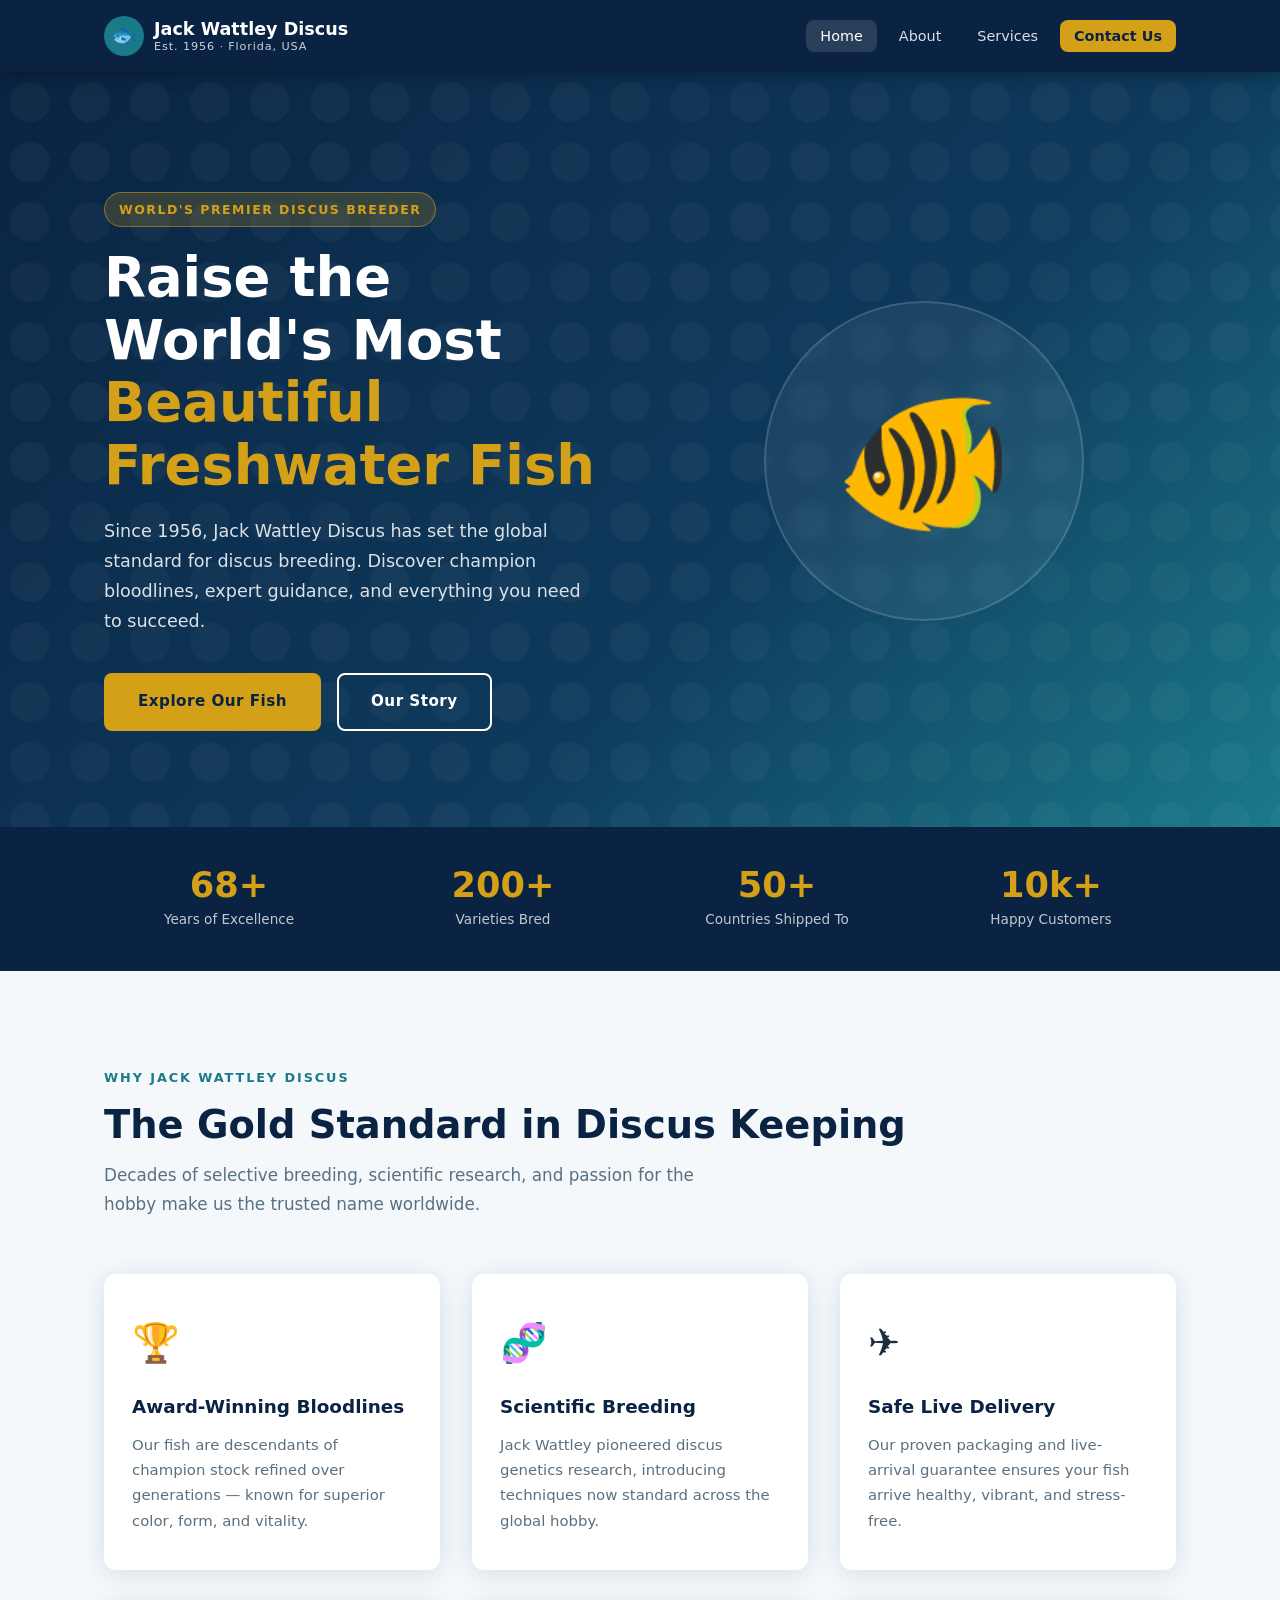
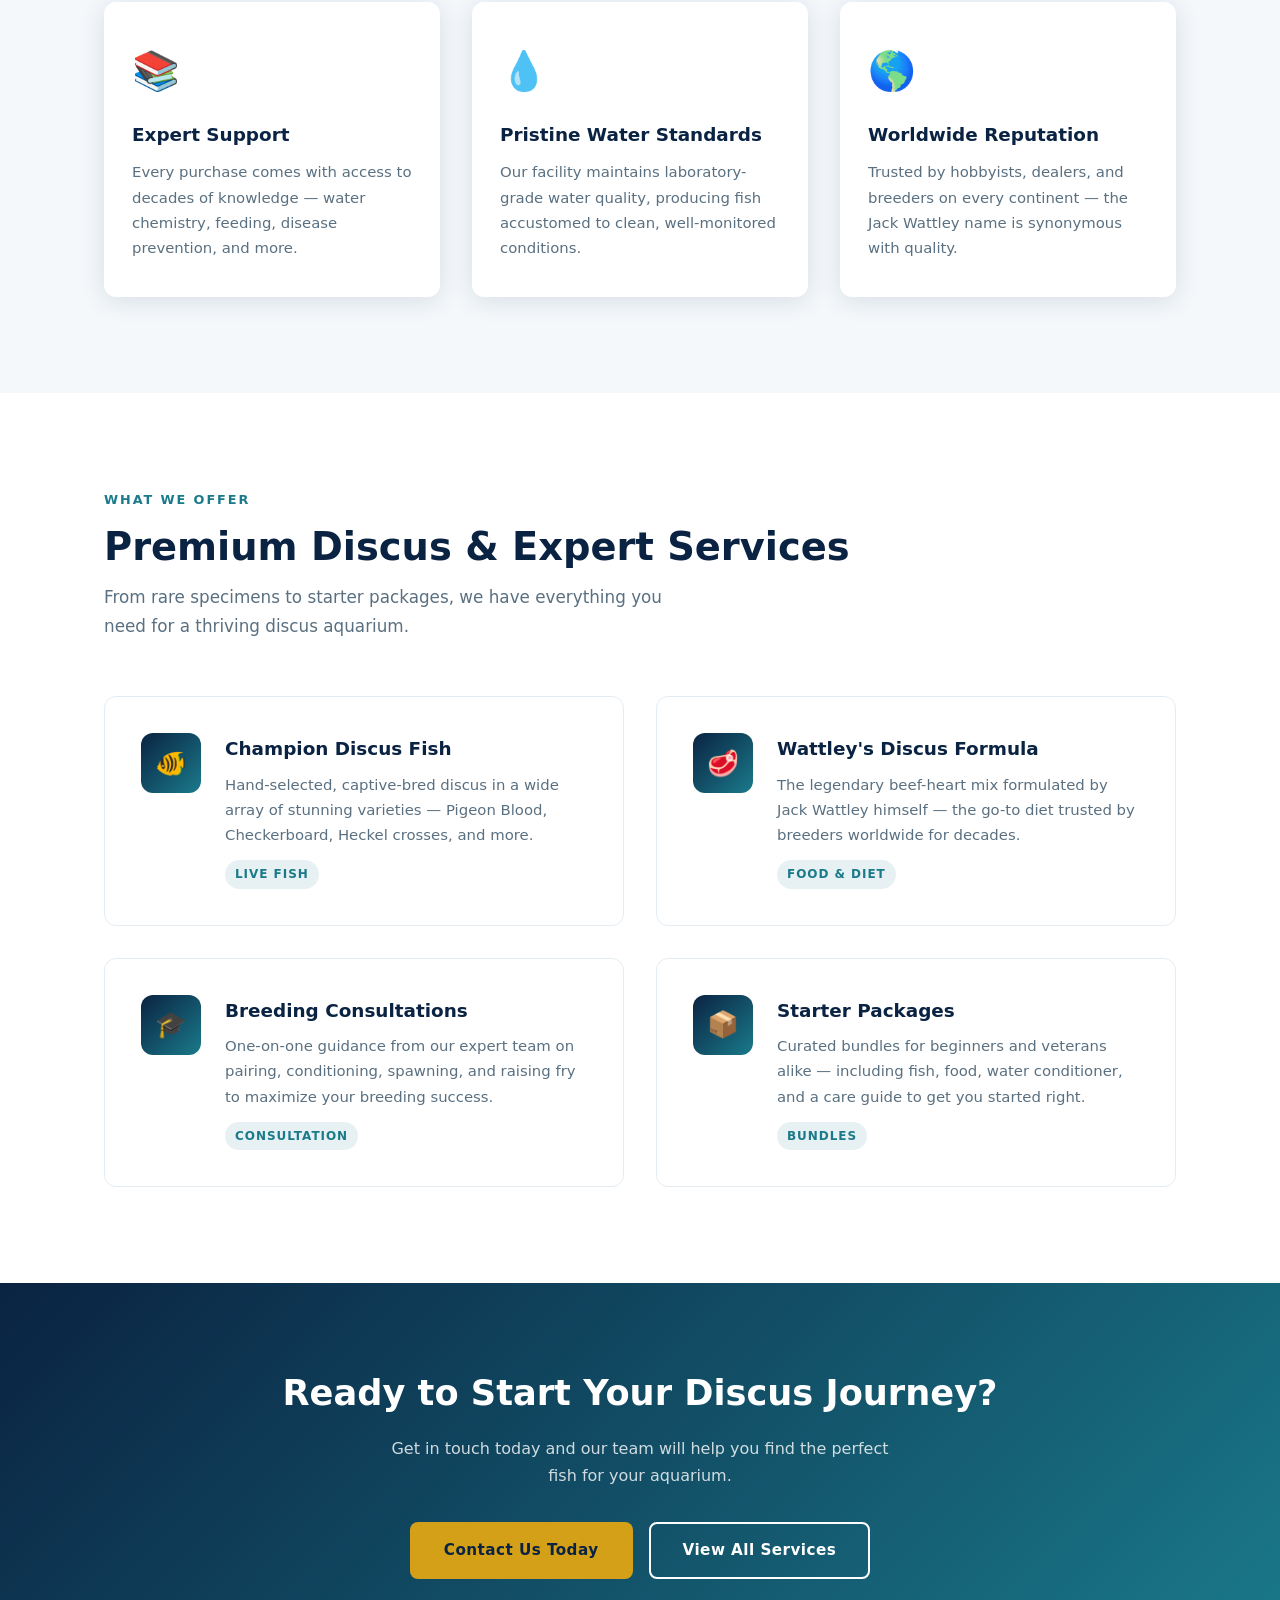
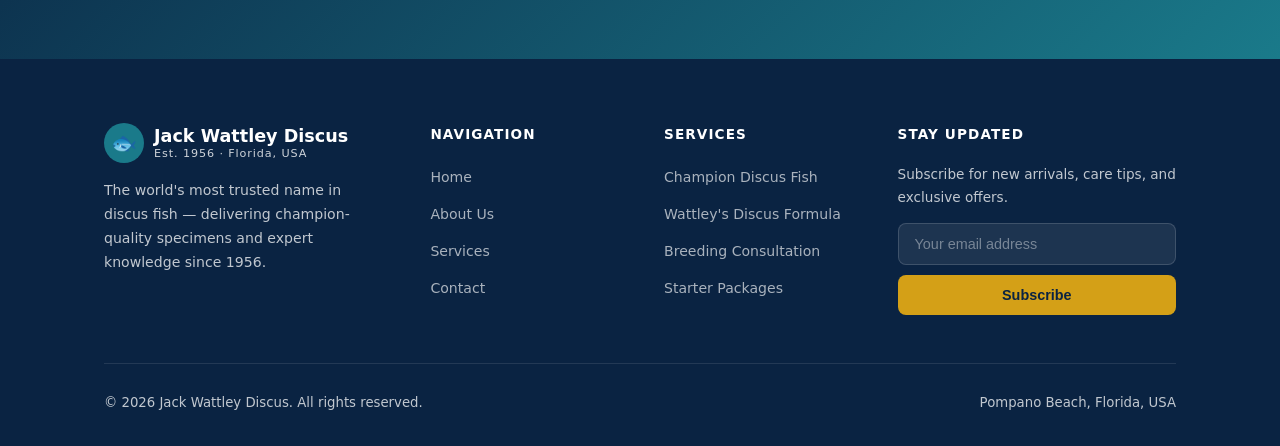
==== index.html @ 2ffeb5a5 "Add Jack Wattley Discus business website Four-page HTML/CSS/JS site: Home, About, Services, and Cont" ====
<!DOCTYPE html>
<html lang="en">
<head>
  <meta charset="UTF-8" />
  <meta name="viewport" content="width=device-width, initial-scale=1.0" />
  <title>Jack Wattley Discus | World-Class Discus Fish</title>
  <meta name="description" content="Jack Wattley Discus — the world's premier source for champion-quality discus fish, expert care guidance, and premium aquatic supplies since 1956." />
  <link rel="stylesheet" href="css/styles.css" />
</head>
<body>

  <!-- Navigation -->
  <header>
    <nav class="container">
      <a href="index.html" class="logo" aria-label="Jack Wattley Discus Home">
        <div class="logo-icon">🐟</div>
        <div class="logo-text">
          Jack Wattley Discus
          <span>Est. 1956 · Florida, USA</span>
        </div>
      </a>
      <ul class="nav-links" role="list">
        <li><a href="index.html">Home</a></li>
        <li><a href="about.html">About</a></li>
        <li><a href="services.html">Services</a></li>
        <li><a href="contact.html" class="nav-cta">Contact Us</a></li>
      </ul>
      <button class="hamburger" aria-label="Toggle menu" aria-expanded="false">
        <span></span><span></span><span></span>
      </button>
    </nav>
  </header>

  <!-- Hero -->
  <section class="hero">
    <div class="container hero-inner">
      <div class="hero-content">
        <div class="hero-badge">World's Premier Discus Breeder</div>
        <h1>Raise the World's Most <em>Beautiful Freshwater Fish</em></h1>
        <p>Since 1956, Jack Wattley Discus has set the global standard for discus breeding. Discover champion bloodlines, expert guidance, and everything you need to succeed.</p>
        <div class="hero-actions">
          <a href="services.html" class="btn btn-primary">Explore Our Fish</a>
          <a href="about.html" class="btn btn-outline">Our Story</a>
        </div>
      </div>
      <div class="hero-visual">
        <div class="fish-graphic">🐠</div>
      </div>
    </div>
  </section>

  <!-- Stats -->
  <div class="stats-bar">
    <div class="container stats-grid">
      <div>
        <div class="stat-num">68+</div>
        <div class="stat-label">Years of Excellence</div>
      </div>
      <div>
        <div class="stat-num">200+</div>
        <div class="stat-label">Varieties Bred</div>
      </div>
      <div>
        <div class="stat-num">50+</div>
        <div class="stat-label">Countries Shipped To</div>
      </div>
      <div>
        <div class="stat-num">10k+</div>
        <div class="stat-label">Happy Customers</div>
      </div>
    </div>
  </div>

  <!-- Why Choose Us -->
  <section class="features">
    <div class="container">
      <div class="section-label">Why Jack Wattley Discus</div>
      <h2 class="section-title">The Gold Standard in Discus Keeping</h2>
      <p class="section-subtitle">Decades of selective breeding, scientific research, and passion for the hobby make us the trusted name worldwide.</p>
      <div class="features-grid">
        <div class="feature-card">
          <div class="feature-icon">🏆</div>
          <h3>Award-Winning Bloodlines</h3>
          <p>Our fish are descendants of champion stock refined over generations — known for superior color, form, and vitality.</p>
        </div>
        <div class="feature-card">
          <div class="feature-icon">🧬</div>
          <h3>Scientific Breeding</h3>
          <p>Jack Wattley pioneered discus genetics research, introducing techniques now standard across the global hobby.</p>
        </div>
        <div class="feature-card">
          <div class="feature-icon">✈️</div>
          <h3>Safe Live Delivery</h3>
          <p>Our proven packaging and live-arrival guarantee ensures your fish arrive healthy, vibrant, and stress-free.</p>
        </div>
        <div class="feature-card">
          <div class="feature-icon">📚</div>
          <h3>Expert Support</h3>
          <p>Every purchase comes with access to decades of knowledge — water chemistry, feeding, disease prevention, and more.</p>
        </div>
        <div class="feature-card">
          <div class="feature-icon">💧</div>
          <h3>Pristine Water Standards</h3>
          <p>Our facility maintains laboratory-grade water quality, producing fish accustomed to clean, well-monitored conditions.</p>
        </div>
        <div class="feature-card">
          <div class="feature-icon">🌎</div>
          <h3>Worldwide Reputation</h3>
          <p>Trusted by hobbyists, dealers, and breeders on every continent — the Jack Wattley name is synonymous with quality.</p>
        </div>
      </div>
    </div>
  </section>

  <!-- Featured Services -->
  <section>
    <div class="container">
      <div class="section-label">What We Offer</div>
      <h2 class="section-title">Premium Discus & Expert Services</h2>
      <p class="section-subtitle">From rare specimens to starter packages, we have everything you need for a thriving discus aquarium.</p>
      <div class="services-grid">
        <div class="service-card">
          <div class="service-icon-wrap">🐠</div>
          <div>
            <h3>Champion Discus Fish</h3>
            <p>Hand-selected, captive-bred discus in a wide array of stunning varieties — Pigeon Blood, Checkerboard, Heckel crosses, and more.</p>
            <span class="service-tag">Live Fish</span>
          </div>
        </div>
        <div class="service-card">
          <div class="service-icon-wrap">🥩</div>
          <div>
            <h3>Wattley's Discus Formula</h3>
            <p>The legendary beef-heart mix formulated by Jack Wattley himself — the go-to diet trusted by breeders worldwide for decades.</p>
            <span class="service-tag">Food & Diet</span>
          </div>
        </div>
        <div class="service-card">
          <div class="service-icon-wrap">🎓</div>
          <div>
            <h3>Breeding Consultations</h3>
            <p>One-on-one guidance from our expert team on pairing, conditioning, spawning, and raising fry to maximize your breeding success.</p>
            <span class="service-tag">Consultation</span>
          </div>
        </div>
        <div class="service-card">
          <div class="service-icon-wrap">📦</div>
          <div>
            <h3>Starter Packages</h3>
            <p>Curated bundles for beginners and veterans alike — including fish, food, water conditioner, and a care guide to get you started right.</p>
            <span class="service-tag">Bundles</span>
          </div>
        </div>
      </div>
    </div>
  </section>

  <!-- CTA Banner -->
  <div class="cta-banner">
    <div class="container">
      <h2>Ready to Start Your Discus Journey?</h2>
      <p>Get in touch today and our team will help you find the perfect fish for your aquarium.</p>
      <div class="cta-actions">
        <a href="contact.html" class="btn btn-primary">Contact Us Today</a>
        <a href="services.html" class="btn btn-outline">View All Services</a>
      </div>
    </div>
  </div>

  <!-- Footer -->
  <footer>
    <div class="container">
      <div class="footer-grid">
        <div class="footer-brand">
          <a href="index.html" class="logo">
            <div class="logo-icon">🐟</div>
            <div class="logo-text">Jack Wattley Discus<span>Est. 1956 · Florida, USA</span></div>
          </a>
          <p>The world's most trusted name in discus fish — delivering champion-quality specimens and expert knowledge since 1956.</p>
        </div>
        <div class="footer-col">
          <h4>Navigation</h4>
          <ul>
            <li><a href="index.html">Home</a></li>
            <li><a href="about.html">About Us</a></li>
            <li><a href="services.html">Services</a></li>
            <li><a href="contact.html">Contact</a></li>
          </ul>
        </div>
        <div class="footer-col">
          <h4>Services</h4>
          <ul>
            <li><a href="services.html">Champion Discus Fish</a></li>
            <li><a href="services.html">Wattley's Discus Formula</a></li>
            <li><a href="services.html">Breeding Consultation</a></li>
            <li><a href="services.html">Starter Packages</a></li>
          </ul>
        </div>
        <div class="footer-col footer-newsletter">
          <h4>Stay Updated</h4>
          <p style="font-size:.85rem;margin-bottom:14px;">Subscribe for new arrivals, care tips, and exclusive offers.</p>
          <div class="footer-newsletter">
            <input type="email" placeholder="Your email address" aria-label="Email address" />
            <button type="button">Subscribe</button>
          </div>
        </div>
      </div>
      <div class="footer-bottom">
        <span>&copy; 2026 Jack Wattley Discus. All rights reserved.</span>
        <span>Pompano Beach, Florida, USA</span>
      </div>
    </div>
  </footer>

  <script src="js/main.js"></script>
</body>
</html>
---- css/styles.css ----
/* ── Reset & Base ── */
*, *::before, *::after { box-sizing: border-box; margin: 0; padding: 0; }

:root {
  --navy:   #0a2342;
  --teal:   #1a7a8a;
  --gold:   #d4a017;
  --light:  #f4f8fb;
  --white:  #ffffff;
  --text:   #1e2d3d;
  --muted:  #5a7080;
  --radius: 8px;
  --shadow: 0 4px 24px rgba(10,35,66,.12);
  --transition: .25s ease;
}

html { scroll-behavior: smooth; }

body {
  font-family: 'Segoe UI', system-ui, sans-serif;
  color: var(--text);
  background: var(--white);
  line-height: 1.7;
}

img { display: block; max-width: 100%; }
a  { color: inherit; text-decoration: none; }

/* ── Utility ── */
.container { max-width: 1120px; margin: 0 auto; padding: 0 24px; }
.btn {
  display: inline-block;
  padding: 14px 32px;
  border-radius: var(--radius);
  font-weight: 600;
  font-size: .95rem;
  letter-spacing: .03em;
  transition: var(--transition);
  cursor: pointer;
  border: 2px solid transparent;
}
.btn-primary  { background: var(--gold); color: var(--navy); }
.btn-primary:hover { background: #b8890f; }
.btn-outline  { border-color: var(--white); color: var(--white); }
.btn-outline:hover { background: var(--white); color: var(--navy); }

.section-label {
  font-size: .8rem;
  font-weight: 700;
  letter-spacing: .15em;
  text-transform: uppercase;
  color: var(--teal);
  margin-bottom: 12px;
}
.section-title {
  font-size: clamp(1.6rem, 3vw, 2.4rem);
  font-weight: 700;
  color: var(--navy);
  line-height: 1.25;
}
.section-subtitle {
  font-size: 1.05rem;
  color: var(--muted);
  max-width: 600px;
  margin-top: 12px;
}

section { padding: 96px 0; }

/* ── Navigation ── */
header {
  position: sticky;
  top: 0;
  z-index: 100;
  background: var(--navy);
  box-shadow: 0 2px 16px rgba(0,0,0,.3);
}

nav {
  display: flex;
  align-items: center;
  justify-content: space-between;
  height: 72px;
}

.logo {
  display: flex;
  align-items: center;
  gap: 10px;
  color: var(--white);
}
.logo-icon {
  width: 40px;
  height: 40px;
  background: var(--teal);
  border-radius: 50%;
  display: flex;
  align-items: center;
  justify-content: center;
  font-size: 1.3rem;
}
.logo-text { font-weight: 700; font-size: 1.1rem; line-height: 1.2; }
.logo-text span { display: block; font-size: .7rem; font-weight: 400; opacity: .8; letter-spacing: .08em; }

.nav-links {
  display: flex;
  list-style: none;
  gap: 8px;
}
.nav-links a {
  color: rgba(255,255,255,.85);
  padding: 8px 14px;
  border-radius: var(--radius);
  font-size: .9rem;
  font-weight: 500;
  transition: var(--transition);
}
.nav-links a:hover,
.nav-links a.active { color: var(--white); background: rgba(255,255,255,.12); }

.nav-cta {
  background: var(--gold);
  color: var(--navy) !important;
  font-weight: 700 !important;
}
.nav-cta:hover { background: #b8890f !important; }

.hamburger {
  display: none;
  flex-direction: column;
  gap: 5px;
  background: none;
  border: none;
  cursor: pointer;
  padding: 8px;
}
.hamburger span {
  display: block;
  width: 24px;
  height: 2px;
  background: var(--white);
  border-radius: 2px;
  transition: var(--transition);
}

/* ── Hero ── */
.hero {
  background: linear-gradient(135deg, var(--navy) 0%, #0e3a5c 60%, #1a7a8a 100%);
  color: var(--white);
  padding: 120px 0 96px;
  position: relative;
  overflow: hidden;
}
.hero::before {
  content: '';
  position: absolute;
  inset: 0;
  background: url("data:image/svg+xml,%3Csvg width='60' height='60' viewBox='0 0 60 60' xmlns='http://www.w3.org/2000/svg'%3E%3Cg fill='none' fill-rule='evenodd'%3E%3Cg fill='%23ffffff' fill-opacity='0.03'%3E%3Ccircle cx='30' cy='30' r='20'/%3E%3C/g%3E%3C/g%3E%3C/svg%3E");
}

.hero-inner {
  position: relative;
  display: grid;
  grid-template-columns: 1fr 1fr;
  gap: 64px;
  align-items: center;
}

.hero-badge {
  display: inline-block;
  background: rgba(212,160,23,.2);
  border: 1px solid rgba(212,160,23,.5);
  color: var(--gold);
  font-size: .78rem;
  font-weight: 700;
  letter-spacing: .12em;
  text-transform: uppercase;
  padding: 6px 14px;
  border-radius: 20px;
  margin-bottom: 20px;
}

.hero h1 {
  font-size: clamp(2rem, 4.5vw, 3.4rem);
  font-weight: 800;
  line-height: 1.15;
  margin-bottom: 20px;
}

.hero h1 em { color: var(--gold); font-style: normal; }

.hero p {
  font-size: 1.1rem;
  opacity: .85;
  margin-bottom: 36px;
  max-width: 480px;
}

.hero-actions { display: flex; gap: 16px; flex-wrap: wrap; }

.hero-visual {
  display: flex;
  justify-content: center;
  align-items: center;
}

.fish-graphic {
  width: 320px;
  height: 320px;
  background: rgba(255,255,255,.06);
  border: 2px solid rgba(255,255,255,.15);
  border-radius: 50%;
  display: flex;
  align-items: center;
  justify-content: center;
  font-size: 9rem;
  animation: float 4s ease-in-out infinite;
  backdrop-filter: blur(4px);
}
@keyframes float {
  0%, 100% { transform: translateY(0); }
  50%       { transform: translateY(-18px); }
}

/* ── Stats bar ── */
.stats-bar {
  background: var(--navy);
  color: var(--white);
  padding: 40px 0;
}
.stats-grid {
  display: grid;
  grid-template-columns: repeat(4, 1fr);
  gap: 24px;
  text-align: center;
}
.stat-num {
  font-size: 2.2rem;
  font-weight: 800;
  color: var(--gold);
  line-height: 1;
}
.stat-label {
  font-size: .85rem;
  opacity: .75;
  margin-top: 6px;
}

/* ── Features ── */
.features { background: var(--light); }
.features-grid {
  display: grid;
  grid-template-columns: repeat(3, 1fr);
  gap: 32px;
  margin-top: 56px;
}
.feature-card {
  background: var(--white);
  padding: 36px 28px;
  border-radius: 12px;
  box-shadow: var(--shadow);
  transition: var(--transition);
}
.feature-card:hover { transform: translateY(-6px); box-shadow: 0 12px 40px rgba(10,35,66,.18); }
.feature-icon {
  font-size: 2.4rem;
  margin-bottom: 16px;
}
.feature-card h3 { font-size: 1.15rem; color: var(--navy); margin-bottom: 10px; }
.feature-card p  { font-size: .93rem; color: var(--muted); }

/* ── Services ── */
.services-grid {
  display: grid;
  grid-template-columns: repeat(2, 1fr);
  gap: 32px;
  margin-top: 56px;
}
.service-card {
  background: var(--white);
  border: 1px solid #e4edf4;
  border-radius: 12px;
  padding: 36px;
  display: flex;
  gap: 24px;
  transition: var(--transition);
}
.service-card:hover { border-color: var(--teal); box-shadow: var(--shadow); }
.service-icon-wrap {
  flex-shrink: 0;
  width: 60px;
  height: 60px;
  border-radius: 12px;
  background: linear-gradient(135deg, var(--navy), var(--teal));
  display: flex;
  align-items: center;
  justify-content: center;
  font-size: 1.6rem;
}
.service-card h3 { font-size: 1.15rem; color: var(--navy); margin-bottom: 8px; }
.service-card p  { font-size: .93rem; color: var(--muted); }
.service-tag {
  display: inline-block;
  margin-top: 12px;
  font-size: .75rem;
  font-weight: 700;
  letter-spacing: .08em;
  text-transform: uppercase;
  color: var(--teal);
  background: rgba(26,122,138,.1);
  padding: 4px 10px;
  border-radius: 20px;
}

/* ── About ── */
.about-inner {
  display: grid;
  grid-template-columns: 1fr 1fr;
  gap: 80px;
  align-items: center;
}
.about-image {
  background: linear-gradient(135deg, var(--navy) 0%, var(--teal) 100%);
  border-radius: 20px;
  height: 480px;
  display: flex;
  align-items: center;
  justify-content: center;
  font-size: 7rem;
  box-shadow: var(--shadow);
}
.about-list { list-style: none; margin-top: 28px; }
.about-list li {
  display: flex;
  align-items: flex-start;
  gap: 12px;
  margin-bottom: 16px;
  font-size: .95rem;
  color: var(--muted);
}
.about-list li::before {
  content: '✓';
  flex-shrink: 0;
  width: 22px;
  height: 22px;
  background: var(--teal);
  color: var(--white);
  border-radius: 50%;
  display: flex;
  align-items: center;
  justify-content: center;
  font-size: .7rem;
  font-weight: 700;
  margin-top: 2px;
}

/* ── Team ── */
.team { background: var(--light); }
.team-grid {
  display: grid;
  grid-template-columns: repeat(3, 1fr);
  gap: 32px;
  margin-top: 56px;
}
.team-card {
  background: var(--white);
  border-radius: 12px;
  overflow: hidden;
  box-shadow: var(--shadow);
  text-align: center;
}
.team-avatar {
  height: 180px;
  background: linear-gradient(135deg, var(--navy), var(--teal));
  display: flex;
  align-items: center;
  justify-content: center;
  font-size: 4rem;
}
.team-info { padding: 24px; }
.team-info h3 { font-size: 1.05rem; color: var(--navy); }
.team-info .role { font-size: .85rem; color: var(--teal); font-weight: 600; margin-top: 4px; }
.team-info p { font-size: .88rem; color: var(--muted); margin-top: 10px; }

/* ── Contact ── */
.contact { background: var(--light); }
.contact-inner {
  display: grid;
  grid-template-columns: 1fr 1.5fr;
  gap: 64px;
  align-items: start;
}
.contact-info h2 { font-size: 1.8rem; color: var(--navy); margin-bottom: 16px; }
.contact-info p  { color: var(--muted); margin-bottom: 32px; }

.contact-detail {
  display: flex;
  align-items: flex-start;
  gap: 14px;
  margin-bottom: 20px;
}
.contact-detail-icon {
  flex-shrink: 0;
  width: 44px;
  height: 44px;
  background: var(--navy);
  border-radius: 10px;
  display: flex;
  align-items: center;
  justify-content: center;
  font-size: 1.1rem;
}
.contact-detail h4 { font-size: .85rem; font-weight: 700; color: var(--navy); }
.contact-detail p  { font-size: .9rem; color: var(--muted); margin: 0; }

.contact-form {
  background: var(--white);
  padding: 40px;
  border-radius: 16px;
  box-shadow: var(--shadow);
}
.form-row { display: grid; grid-template-columns: 1fr 1fr; gap: 16px; }
.form-group { margin-bottom: 20px; }
.form-group label {
  display: block;
  font-size: .85rem;
  font-weight: 600;
  color: var(--navy);
  margin-bottom: 6px;
}
.form-group input,
.form-group select,
.form-group textarea {
  width: 100%;
  padding: 12px 16px;
  border: 1.5px solid #d1dde8;
  border-radius: var(--radius);
  font-size: .95rem;
  font-family: inherit;
  color: var(--text);
  background: var(--light);
  transition: var(--transition);
  outline: none;
}
.form-group input:focus,
.form-group select:focus,
.form-group textarea:focus {
  border-color: var(--teal);
  background: var(--white);
  box-shadow: 0 0 0 3px rgba(26,122,138,.12);
}
.form-group textarea { resize: vertical; min-height: 120px; }
.form-submit { width: 100%; padding: 15px; }

.form-success {
  display: none;
  text-align: center;
  padding: 32px;
  color: var(--teal);
  font-weight: 600;
  font-size: 1.1rem;
}

/* ── Page Hero (inner pages) ── */
.page-hero {
  background: linear-gradient(135deg, var(--navy), var(--teal));
  color: var(--white);
  padding: 72px 0;
  text-align: center;
}
.page-hero h1 { font-size: clamp(2rem, 4vw, 3rem); font-weight: 800; }
.page-hero p  { font-size: 1.05rem; opacity: .8; margin-top: 12px; max-width: 540px; margin-inline: auto; }

/* ── CTA Banner ── */
.cta-banner {
  background: linear-gradient(135deg, var(--navy), var(--teal));
  color: var(--white);
  text-align: center;
  padding: 80px 0;
}
.cta-banner h2 { font-size: clamp(1.6rem, 3vw, 2.2rem); font-weight: 700; margin-bottom: 12px; }
.cta-banner p  { opacity: .8; max-width: 500px; margin: 0 auto 32px; }
.cta-actions { display: flex; justify-content: center; gap: 16px; flex-wrap: wrap; }

/* ── Footer ── */
footer {
  background: var(--navy);
  color: rgba(255,255,255,.75);
  padding: 64px 0 32px;
}
.footer-grid {
  display: grid;
  grid-template-columns: 1.5fr 1fr 1fr 1.5fr;
  gap: 48px;
  padding-bottom: 48px;
  border-bottom: 1px solid rgba(255,255,255,.1);
}
.footer-brand .logo { margin-bottom: 16px; }
.footer-brand p { font-size: .88rem; line-height: 1.7; }

.footer-col h4 {
  color: var(--white);
  font-size: .85rem;
  font-weight: 700;
  letter-spacing: .08em;
  text-transform: uppercase;
  margin-bottom: 16px;
}
.footer-col ul { list-style: none; }
.footer-col ul li { margin-bottom: 10px; }
.footer-col ul a {
  font-size: .88rem;
  color: rgba(255,255,255,.65);
  transition: var(--transition);
}
.footer-col ul a:hover { color: var(--gold); }

.footer-newsletter input {
  width: 100%;
  padding: 12px 16px;
  background: rgba(255,255,255,.08);
  border: 1px solid rgba(255,255,255,.15);
  border-radius: var(--radius);
  color: var(--white);
  font-size: .9rem;
  margin-bottom: 10px;
  outline: none;
}
.footer-newsletter input::placeholder { color: rgba(255,255,255,.4); }
.footer-newsletter button {
  width: 100%;
  padding: 12px;
  background: var(--gold);
  color: var(--navy);
  border: none;
  border-radius: var(--radius);
  font-weight: 700;
  font-size: .9rem;
  cursor: pointer;
  transition: var(--transition);
}
.footer-newsletter button:hover { background: #b8890f; }

.footer-bottom {
  display: flex;
  justify-content: space-between;
  align-items: center;
  padding-top: 28px;
  font-size: .83rem;
}

/* ── Responsive ── */
@media (max-width: 900px) {
  .hero-inner, .about-inner, .contact-inner { grid-template-columns: 1fr; }
  .hero-visual { display: none; }
  .features-grid, .team-grid { grid-template-columns: repeat(2, 1fr); }
  .services-grid { grid-template-columns: 1fr; }
  .stats-grid { grid-template-columns: repeat(2, 1fr); }
  .footer-grid { grid-template-columns: 1fr 1fr; }
  .footer-newsletter { grid-column: 1 / -1; }
}

@media (max-width: 600px) {
  section { padding: 64px 0; }
  .nav-links { display: none; flex-direction: column; position: absolute; top: 72px; left: 0; right: 0; background: var(--navy); padding: 16px 24px 24px; gap: 4px; }
  .nav-links.open { display: flex; }
  .hamburger { display: flex; }
  .features-grid, .team-grid { grid-template-columns: 1fr; }
  .form-row { grid-template-columns: 1fr; }
  .footer-grid { grid-template-columns: 1fr; }
  .footer-bottom { flex-direction: column; gap: 8px; text-align: center; }
  .fish-graphic { width: 200px; height: 200px; font-size: 5rem; }
}
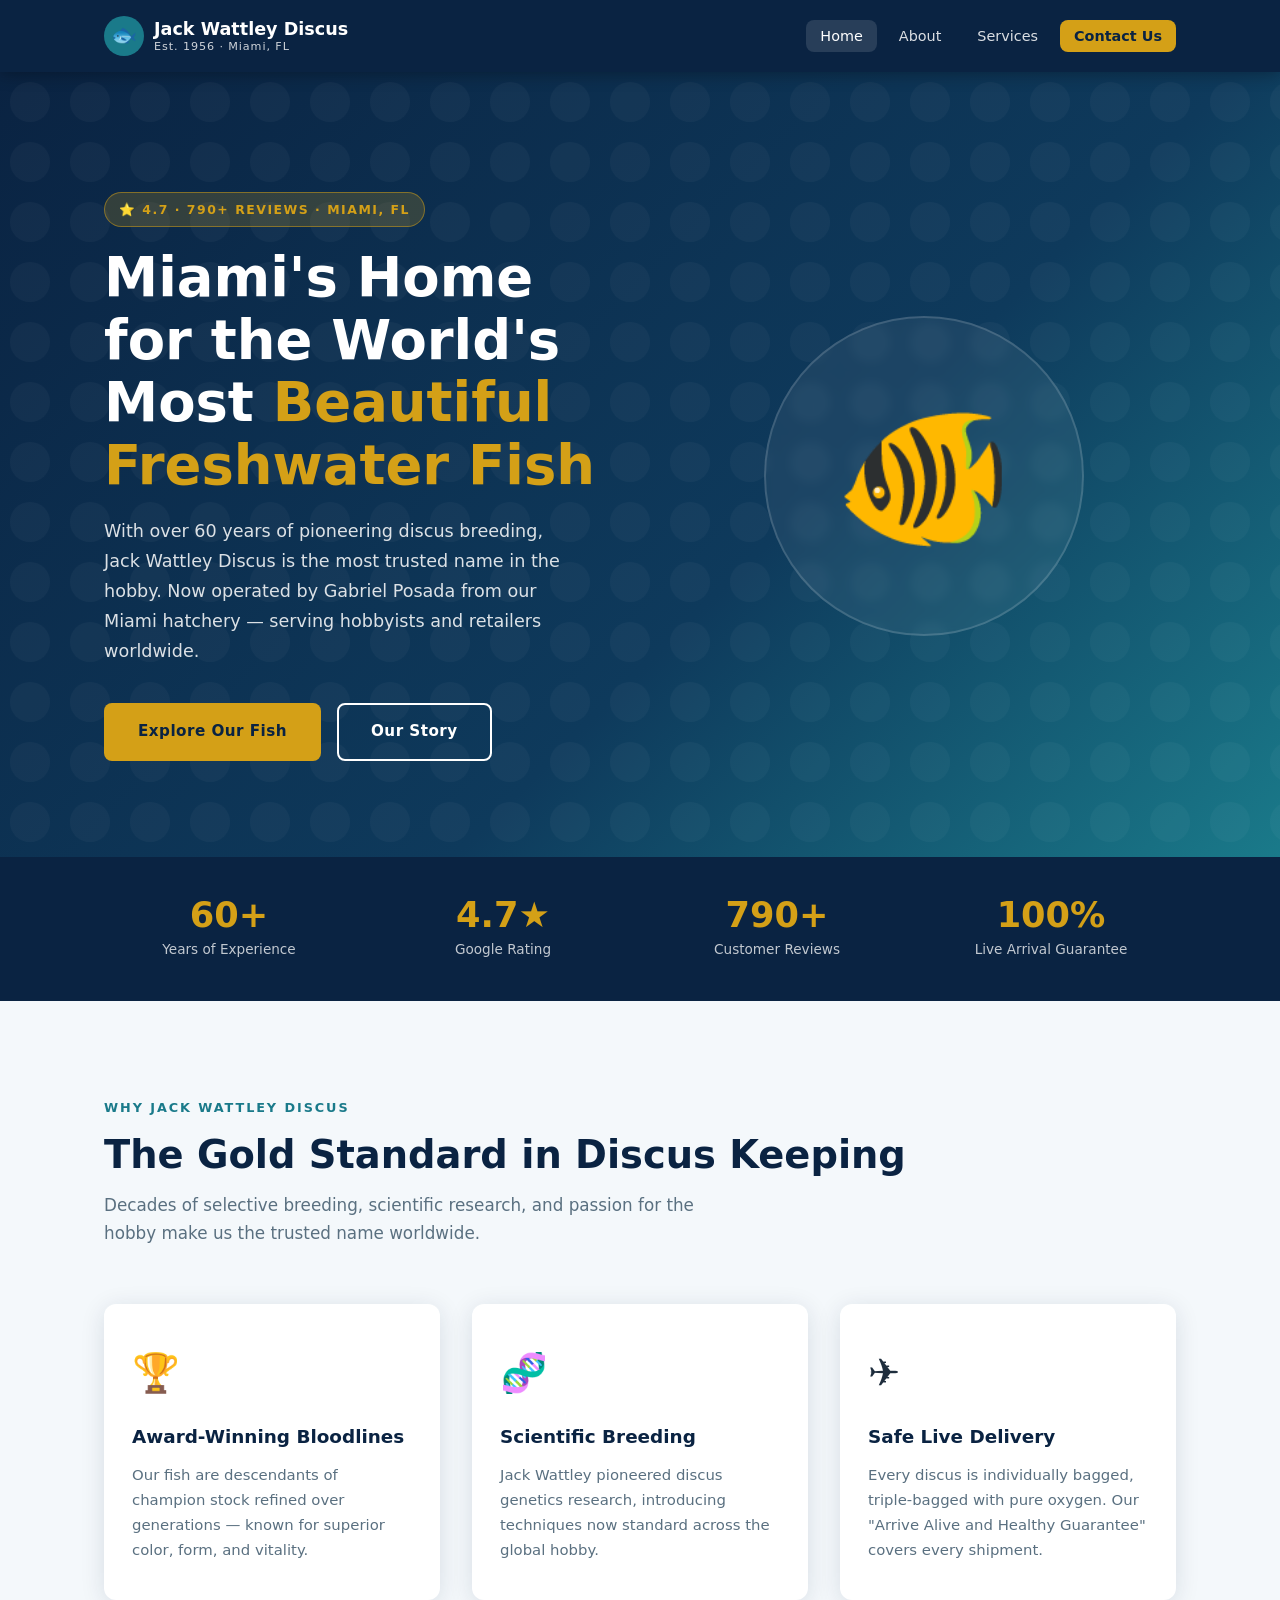
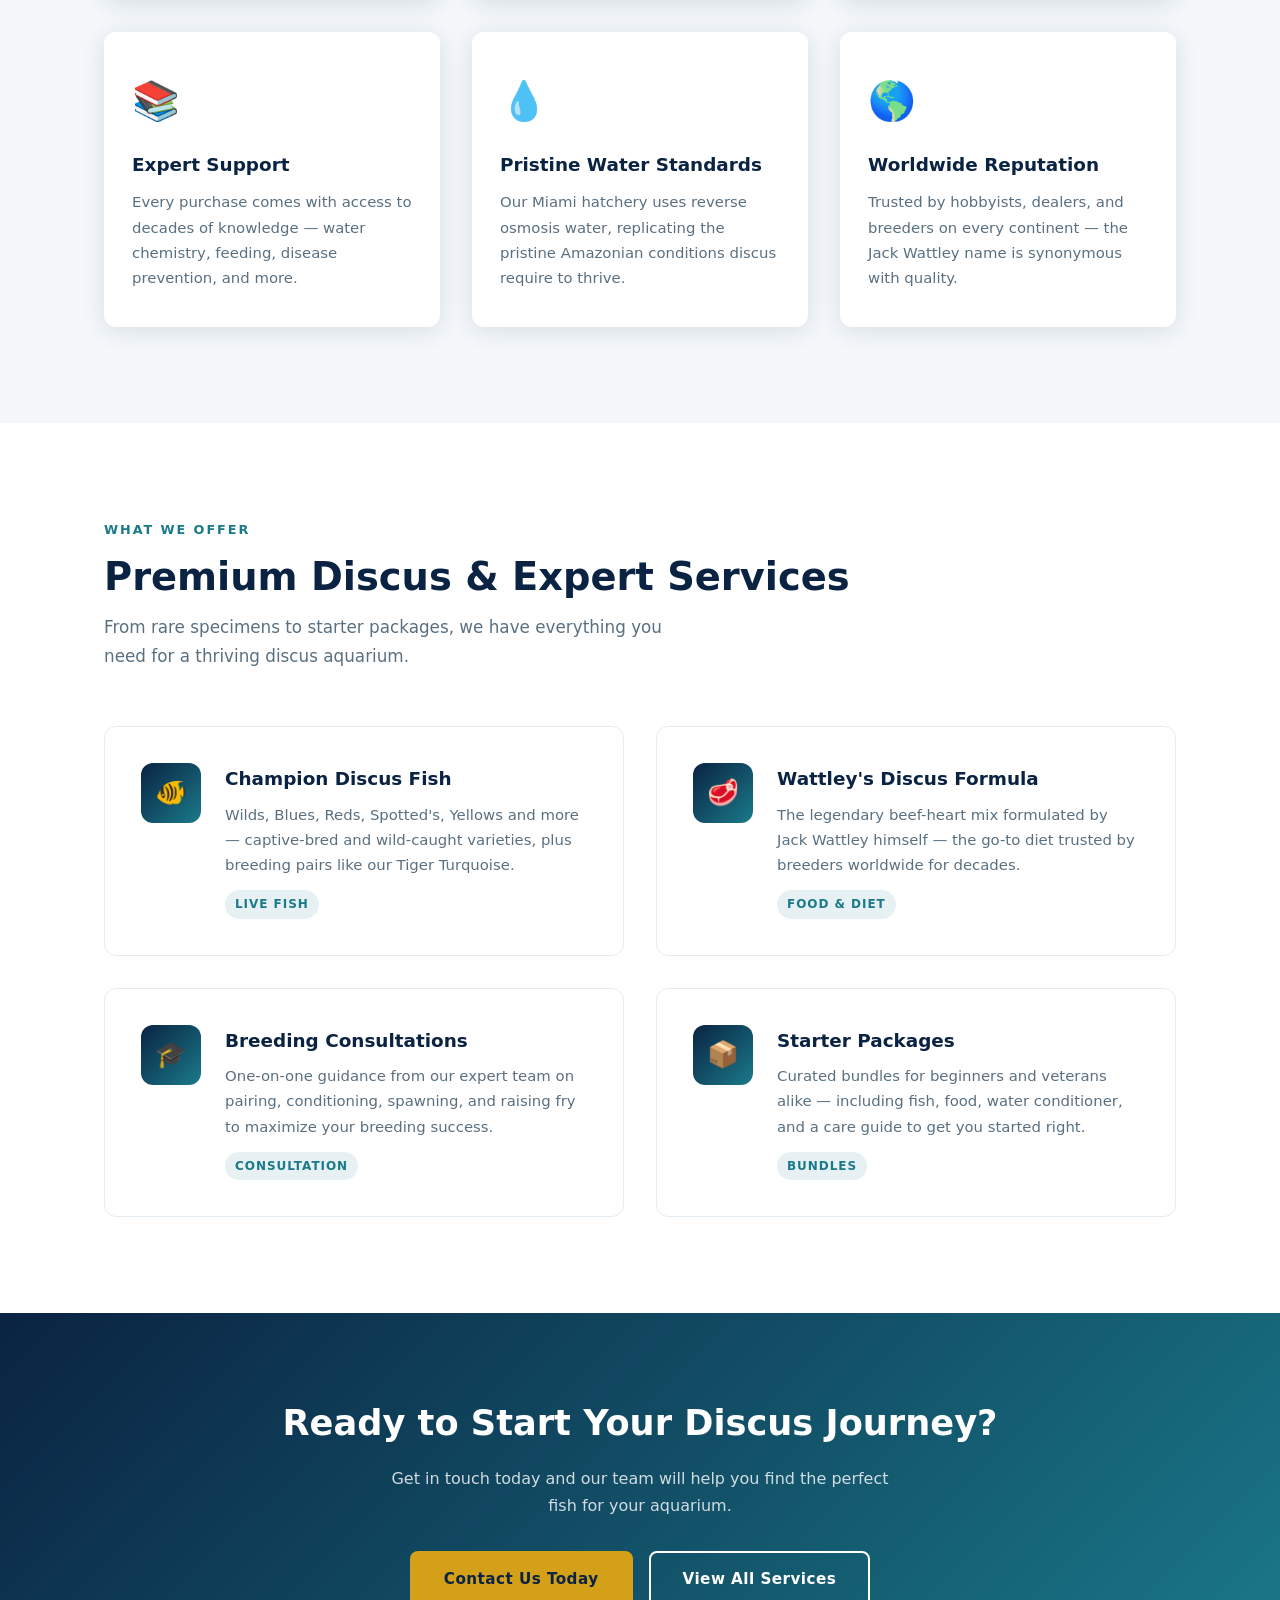
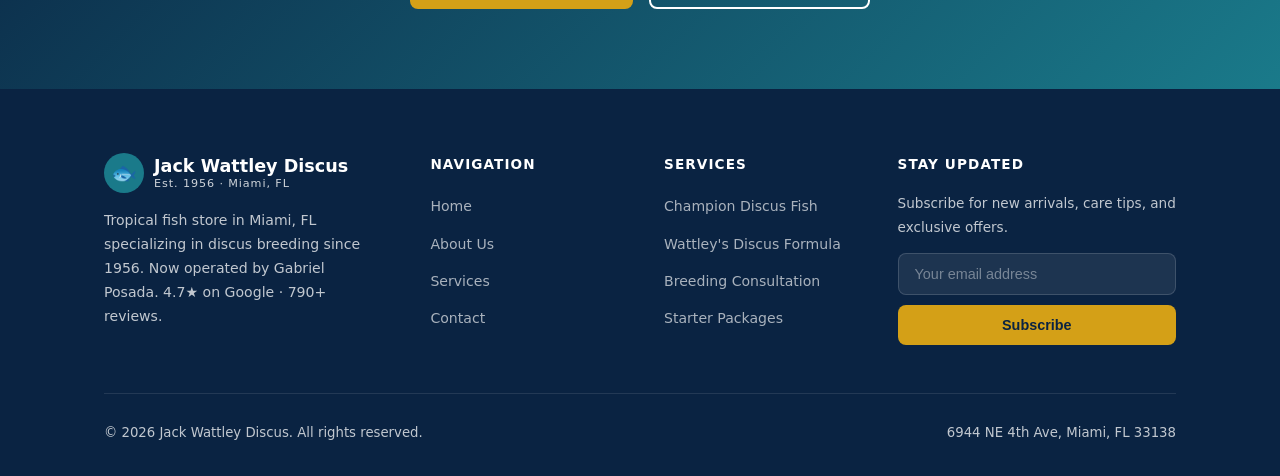
==== commit aea961f1: "Update all pages with real business information - Location: 6944 NE 4th Ave, Miami, FL 33138 (Little" ====
--- a/index.html
+++ b/index.html
@@ -3,8 +3,8 @@
 <head>
   <meta charset="UTF-8" />
   <meta name="viewport" content="width=device-width, initial-scale=1.0" />
-  <title>Jack Wattley Discus | World-Class Discus Fish</title>
-  <meta name="description" content="Jack Wattley Discus — the world's premier source for champion-quality discus fish, expert care guidance, and premium aquatic supplies since 1956." />
+  <title>Jack Wattley Discus | Tropical Fish Store in Miami, FL</title>
+  <meta name="description" content="Jack Wattley Discus — Miami's premier tropical fish store specializing in discus breeding. Over 60 years of experience. Live arrival guarantee. 4.7★ rated." />
   <link rel="stylesheet" href="css/styles.css" />
 </head>
 <body>
@@ -16,7 +16,7 @@
         <div class="logo-icon">🐟</div>
         <div class="logo-text">
           Jack Wattley Discus
-          <span>Est. 1956 · Florida, USA</span>
+          <span>Est. 1956 · Miami, FL</span>
         </div>
       </a>
       <ul class="nav-links" role="list">
@@ -35,9 +35,9 @@
   <section class="hero">
     <div class="container hero-inner">
       <div class="hero-content">
-        <div class="hero-badge">World's Premier Discus Breeder</div>
-        <h1>Raise the World's Most <em>Beautiful Freshwater Fish</em></h1>
-        <p>Since 1956, Jack Wattley Discus has set the global standard for discus breeding. Discover champion bloodlines, expert guidance, and everything you need to succeed.</p>
+        <div class="hero-badge">⭐ 4.7 · 790+ Reviews · Miami, FL</div>
+        <h1>Miami's Home for the World's Most <em>Beautiful Freshwater Fish</em></h1>
+        <p>With over 60 years of pioneering discus breeding, Jack Wattley Discus is the most trusted name in the hobby. Now operated by Gabriel Posada from our Miami hatchery — serving hobbyists and retailers worldwide.</p>
         <div class="hero-actions">
           <a href="services.html" class="btn btn-primary">Explore Our Fish</a>
           <a href="about.html" class="btn btn-outline">Our Story</a>
@@ -53,20 +53,20 @@
   <div class="stats-bar">
     <div class="container stats-grid">
       <div>
-        <div class="stat-num">68+</div>
-        <div class="stat-label">Years of Excellence</div>
-      </div>
-      <div>
-        <div class="stat-num">200+</div>
-        <div class="stat-label">Varieties Bred</div>
-      </div>
-      <div>
-        <div class="stat-num">50+</div>
-        <div class="stat-label">Countries Shipped To</div>
-      </div>
-      <div>
-        <div class="stat-num">10k+</div>
-        <div class="stat-label">Happy Customers</div>
+        <div class="stat-num">60+</div>
+        <div class="stat-label">Years of Experience</div>
+      </div>
+      <div>
+        <div class="stat-num">4.7★</div>
+        <div class="stat-label">Google Rating</div>
+      </div>
+      <div>
+        <div class="stat-num">790+</div>
+        <div class="stat-label">Customer Reviews</div>
+      </div>
+      <div>
+        <div class="stat-num">100%</div>
+        <div class="stat-label">Live Arrival Guarantee</div>
       </div>
     </div>
   </div>
@@ -91,7 +91,7 @@
         <div class="feature-card">
           <div class="feature-icon">✈️</div>
           <h3>Safe Live Delivery</h3>
-          <p>Our proven packaging and live-arrival guarantee ensures your fish arrive healthy, vibrant, and stress-free.</p>
+          <p>Every discus is individually bagged, triple-bagged with pure oxygen. Our "Arrive Alive and Healthy Guarantee" covers every shipment.</p>
         </div>
         <div class="feature-card">
           <div class="feature-icon">📚</div>
@@ -101,7 +101,7 @@
         <div class="feature-card">
           <div class="feature-icon">💧</div>
           <h3>Pristine Water Standards</h3>
-          <p>Our facility maintains laboratory-grade water quality, producing fish accustomed to clean, well-monitored conditions.</p>
+          <p>Our Miami hatchery uses reverse osmosis water, replicating the pristine Amazonian conditions discus require to thrive.</p>
         </div>
         <div class="feature-card">
           <div class="feature-icon">🌎</div>
@@ -123,7 +123,7 @@
           <div class="service-icon-wrap">🐠</div>
           <div>
             <h3>Champion Discus Fish</h3>
-            <p>Hand-selected, captive-bred discus in a wide array of stunning varieties — Pigeon Blood, Checkerboard, Heckel crosses, and more.</p>
+            <p>Wilds, Blues, Reds, Spotted's, Yellows and more — captive-bred and wild-caught varieties, plus breeding pairs like our Tiger Turquoise.</p>
             <span class="service-tag">Live Fish</span>
           </div>
         </div>
@@ -174,9 +174,9 @@
         <div class="footer-brand">
           <a href="index.html" class="logo">
             <div class="logo-icon">🐟</div>
-            <div class="logo-text">Jack Wattley Discus<span>Est. 1956 · Florida, USA</span></div>
+            <div class="logo-text">Jack Wattley Discus<span>Est. 1956 · Miami, FL</span></div>
           </a>
-          <p>The world's most trusted name in discus fish — delivering champion-quality specimens and expert knowledge since 1956.</p>
+          <p>Tropical fish store in Miami, FL specializing in discus breeding since 1956. Now operated by Gabriel Posada. 4.7★ on Google · 790+ reviews.</p>
         </div>
         <div class="footer-col">
           <h4>Navigation</h4>
@@ -207,7 +207,7 @@
       </div>
       <div class="footer-bottom">
         <span>&copy; 2026 Jack Wattley Discus. All rights reserved.</span>
-        <span>Pompano Beach, Florida, USA</span>
+        <span>6944 NE 4th Ave, Miami, FL 33138</span>
       </div>
     </div>
   </footer>
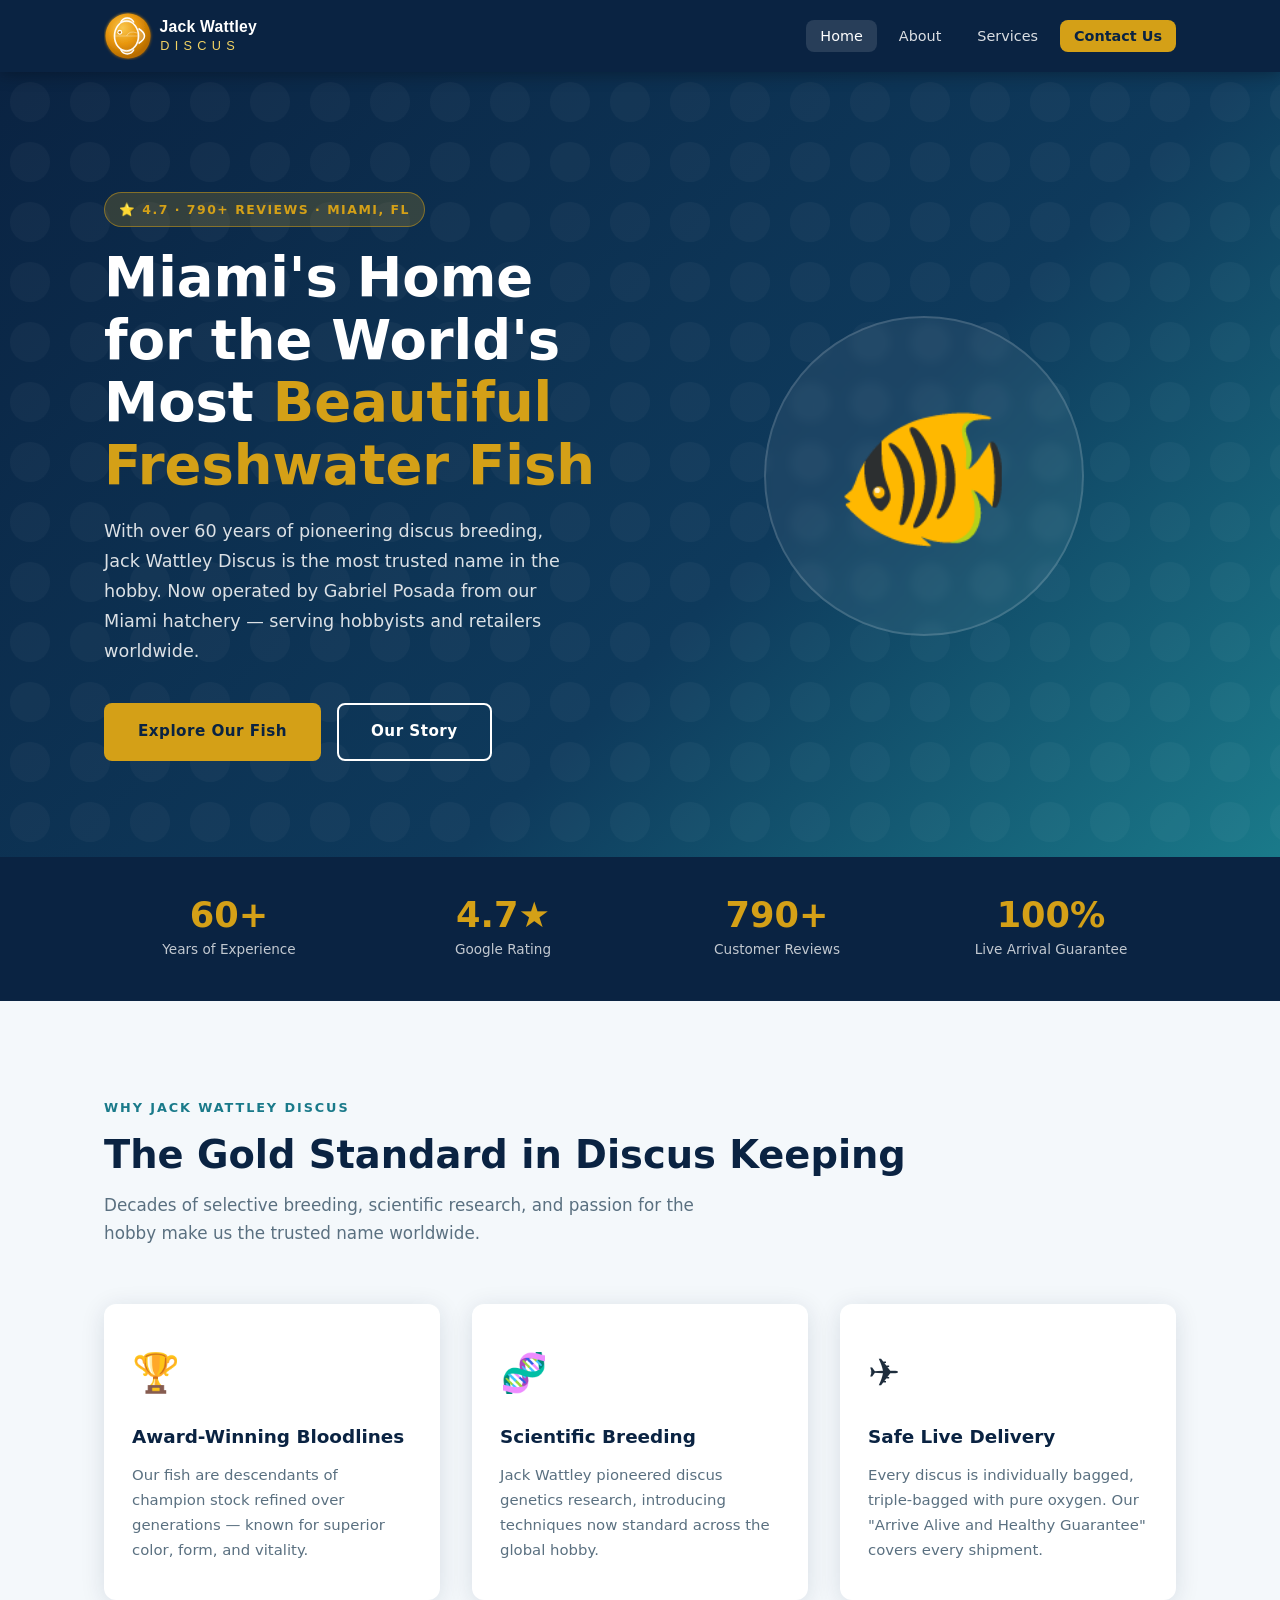
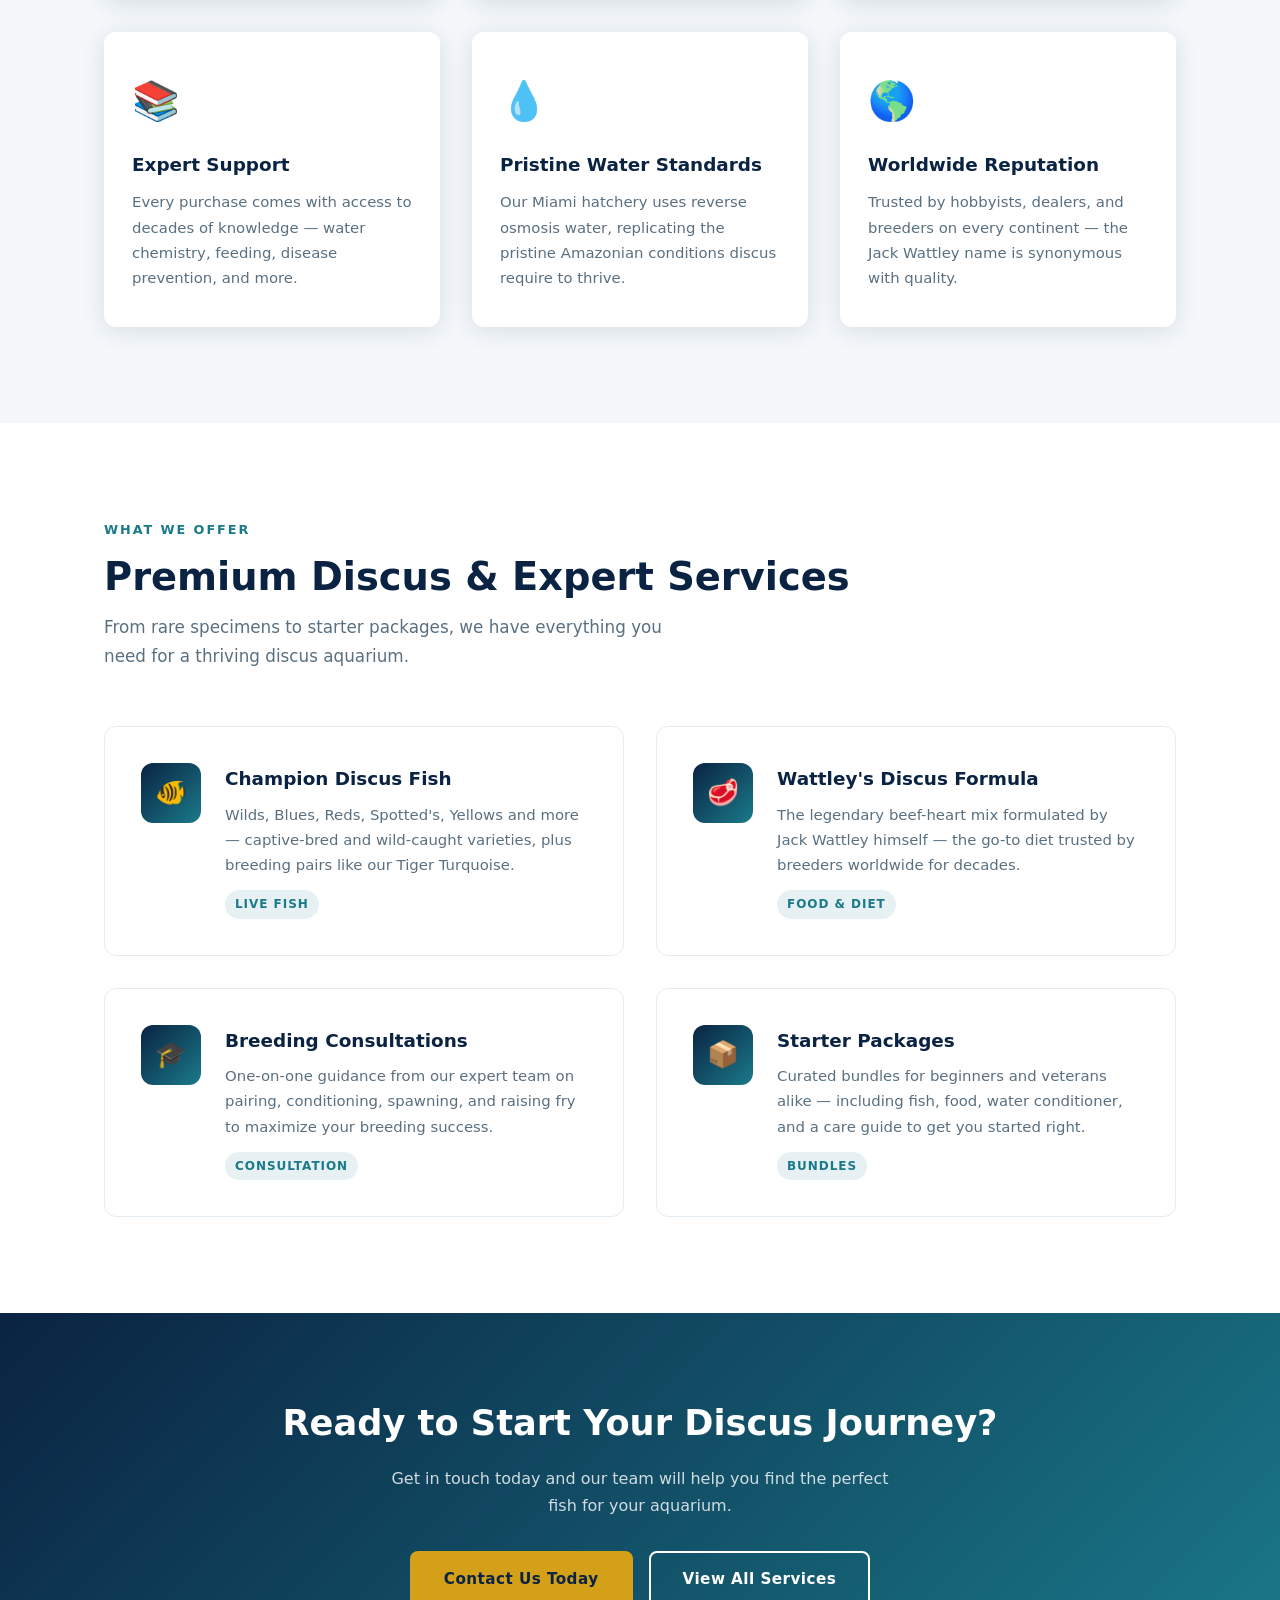
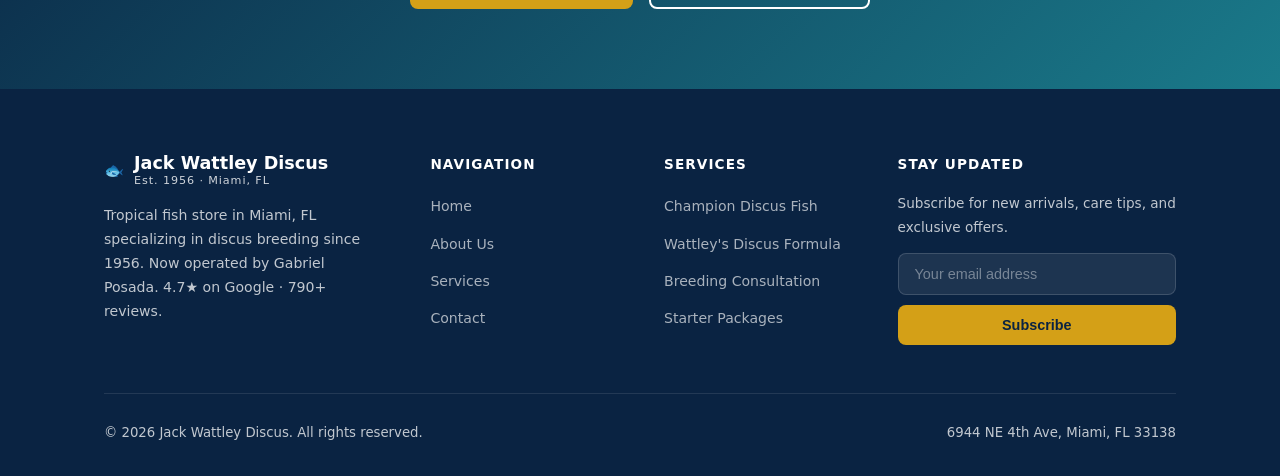
==== commit adcad580: "Add real logo, revamped SVG logo, and full About Us story - Copied real PNG logo from upload - Creat" ====
--- a/index.html
+++ b/index.html
@@ -13,11 +13,7 @@
   <header>
     <nav class="container">
       <a href="index.html" class="logo" aria-label="Jack Wattley Discus Home">
-        <div class="logo-icon">🐟</div>
-        <div class="logo-text">
-          Jack Wattley Discus
-          <span>Est. 1956 · Miami, FL</span>
-        </div>
+        <img src="images/logo.svg" alt="Jack Wattley Discus" class="logo-img" />
       </a>
       <ul class="nav-links" role="list">
         <li><a href="index.html">Home</a></li>
--- a/css/styles.css
+++ b/css/styles.css
@@ -89,15 +89,10 @@
   gap: 10px;
   color: var(--white);
 }
-.logo-icon {
-  width: 40px;
-  height: 40px;
-  background: var(--teal);
-  border-radius: 50%;
-  display: flex;
-  align-items: center;
-  justify-content: center;
-  font-size: 1.3rem;
+.logo-img {
+  height: 48px;
+  width: auto;
+  display: block;
 }
 .logo-text { font-weight: 700; font-size: 1.1rem; line-height: 1.2; }
 .logo-text span { display: block; font-size: .7rem; font-weight: 400; opacity: .8; letter-spacing: .08em; }
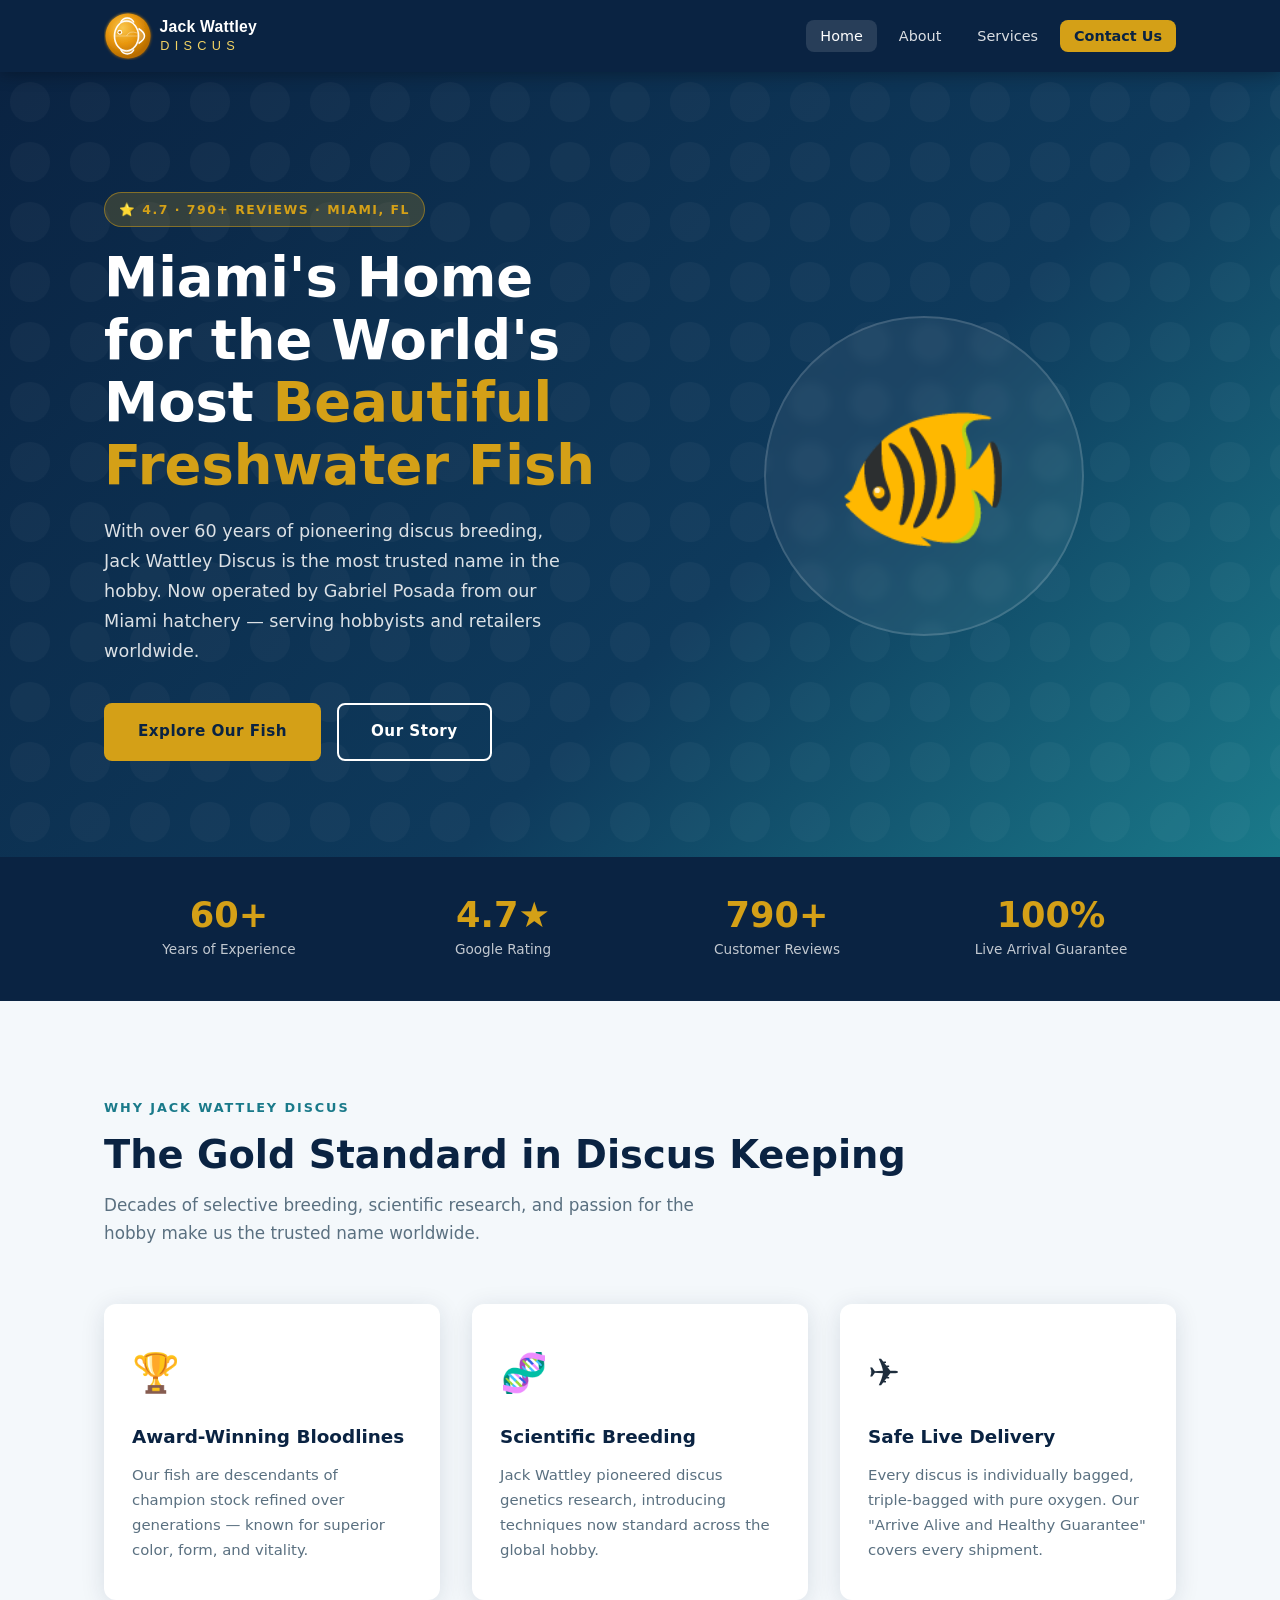
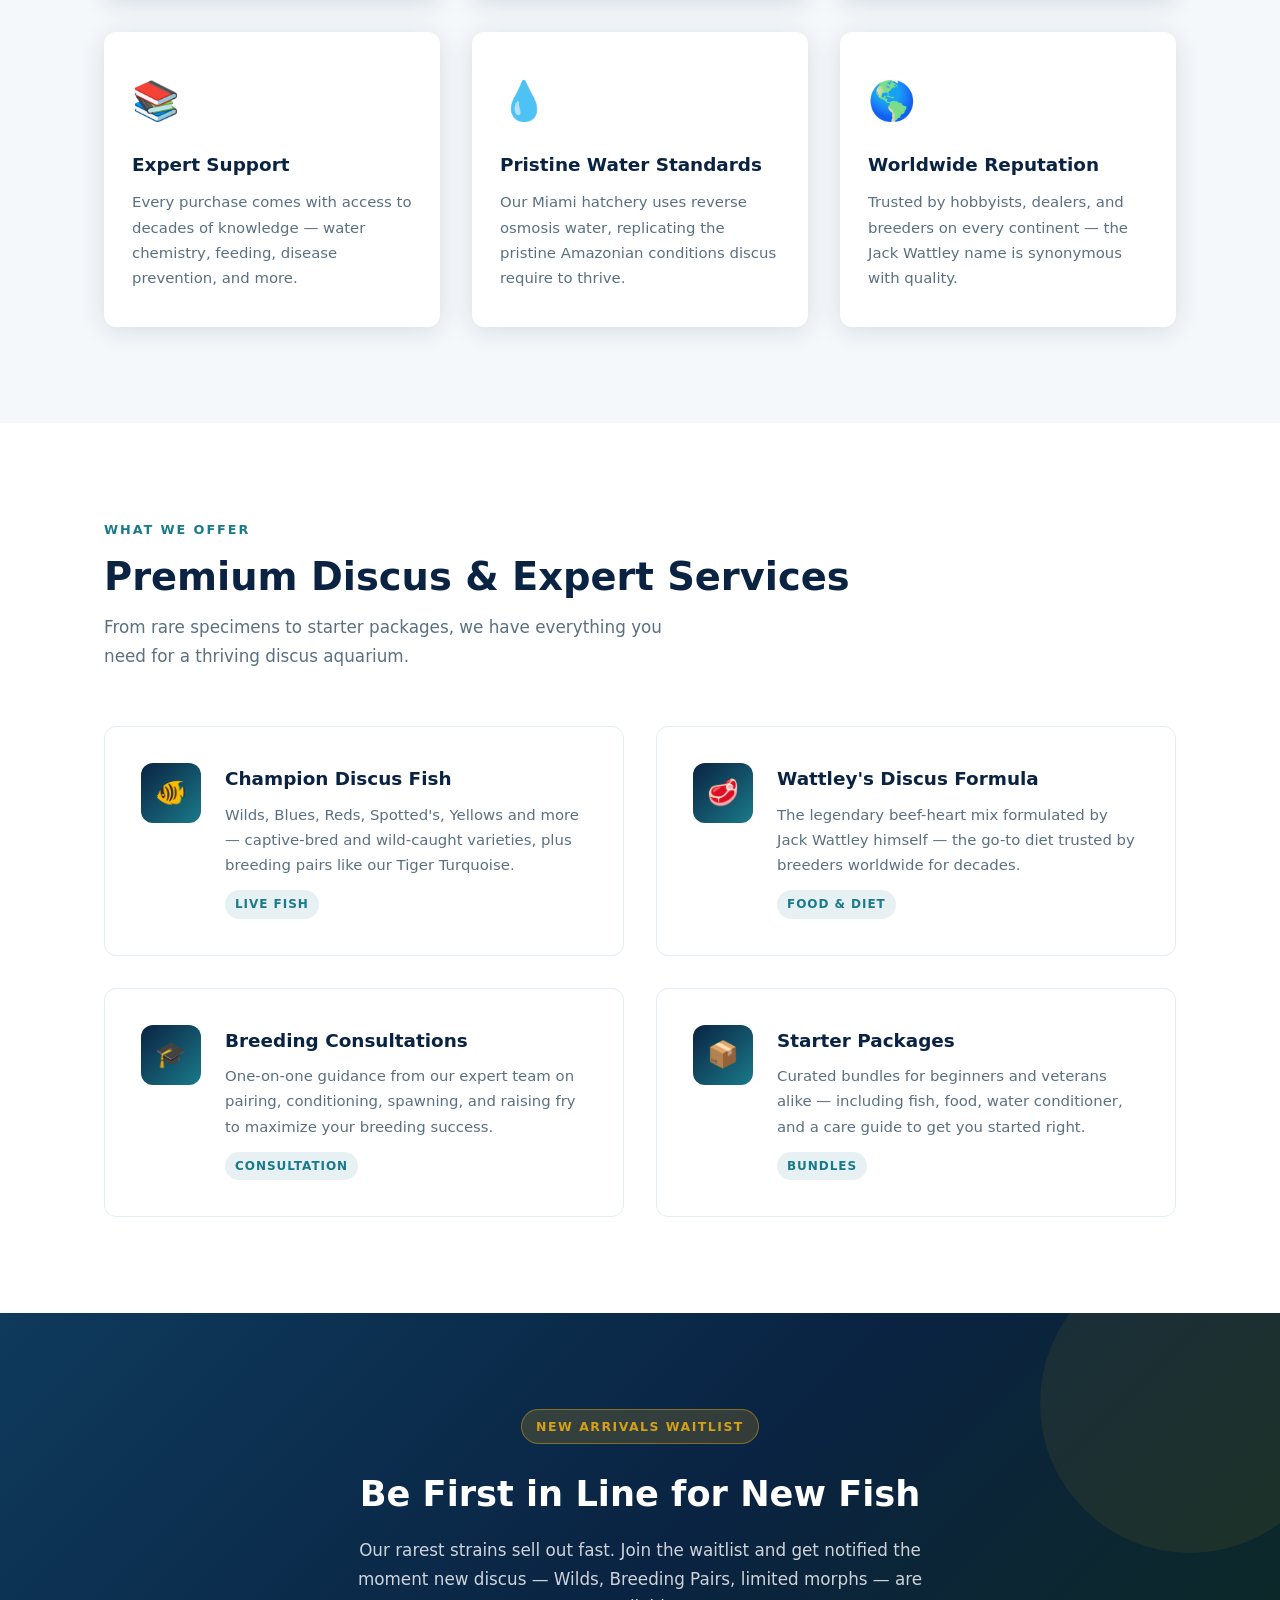
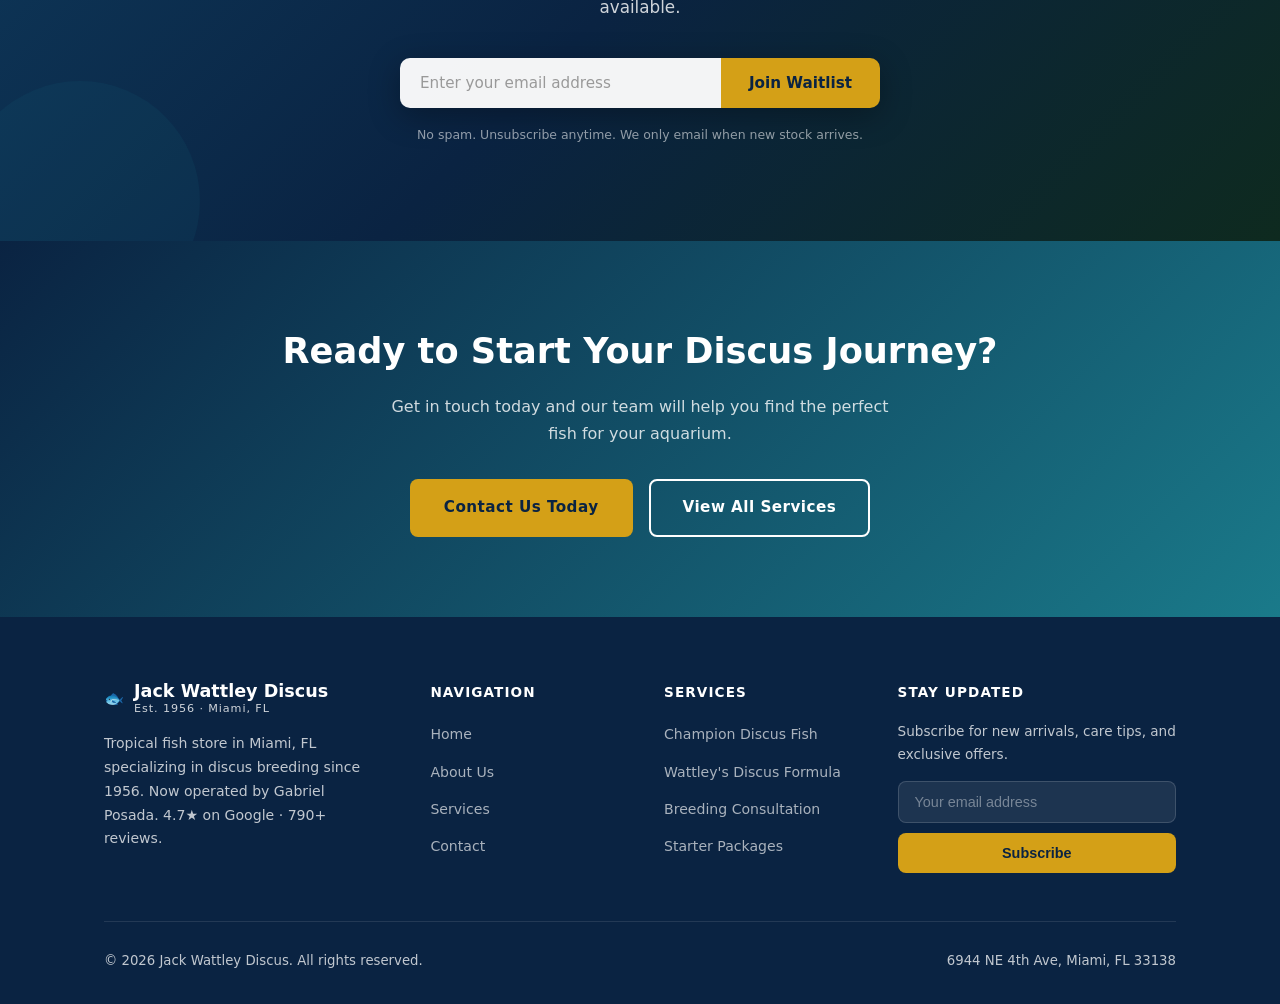
==== commit 7b5dd5de: "Add live chat, Google Maps embed, and waitlist plugin - Tawk.to live chat widget added to all pages " ====
--- a/index.html
+++ b/index.html
@@ -151,6 +151,22 @@
     </div>
   </section>
 
+  <!-- Waitlist -->
+  <section class="waitlist">
+    <div class="waitlist-inner">
+      <div class="waitlist-badge">New Arrivals Waitlist</div>
+      <h2>Be First in Line for New Fish</h2>
+      <p>Our rarest strains sell out fast. Join the waitlist and get notified the moment new discus — Wilds, Breeding Pairs, limited morphs — are available.</p>
+      <!-- Waitlist form powered by Formspree. Sign up free at formspree.io, create a form, and replace YOUR_FORM_ID below -->
+      <form class="waitlist-form" id="waitlistForm" action="https://formspree.io/f/YOUR_FORM_ID" method="POST">
+        <input type="email" name="email" placeholder="Enter your email address" required aria-label="Email address" />
+        <button type="submit">Join Waitlist</button>
+      </form>
+      <div class="waitlist-note">No spam. Unsubscribe anytime. We only email when new stock arrives.</div>
+      <div class="waitlist-success" id="waitlistSuccess">✅ You're on the list! We'll notify you when new stock arrives.</div>
+    </div>
+  </section>
+
   <!-- CTA Banner -->
   <div class="cta-banner">
     <div class="container">
@@ -209,5 +225,17 @@
   </footer>
 
   <script src="js/main.js"></script>
+  <!-- Tawk.to Live Chat — sign up free at tawk.to, go to Administration > Channels > Chat Widget, copy your Property ID and replace YOUR_PROPERTY_ID below -->
+  <script type="text/javascript">
+    var Tawk_API=Tawk_API||{}, Tawk_LoadStart=new Date();
+    (function(){
+      var s1=document.createElement("script"),s0=document.getElementsByTagName("script")[0];
+      s1.async=true;
+      s1.src='https://embed.tawk.to/YOUR_PROPERTY_ID/1icu4abcd';
+      s1.charset='UTF-8';
+      s1.setAttribute('crossorigin','*');
+      s0.parentNode.insertBefore(s1,s0);
+    })();
+  </script>
 </body>
 </html>
--- a/css/styles.css
+++ b/css/styles.css
@@ -544,6 +544,108 @@
   font-size: .83rem;
 }
 
+/* ── Waitlist ── */
+.waitlist {
+  background: linear-gradient(135deg, #0e3a5c 0%, var(--navy) 50%, #0e2a1f 100%);
+  color: var(--white);
+  padding: 96px 0;
+  text-align: center;
+  position: relative;
+  overflow: hidden;
+}
+.waitlist::before {
+  content: '';
+  position: absolute;
+  top: -60px; right: -60px;
+  width: 300px; height: 300px;
+  background: rgba(212,160,23,.08);
+  border-radius: 50%;
+}
+.waitlist::after {
+  content: '';
+  position: absolute;
+  bottom: -80px; left: -40px;
+  width: 240px; height: 240px;
+  background: rgba(26,122,138,.1);
+  border-radius: 50%;
+}
+.waitlist-inner { position: relative; z-index: 1; max-width: 580px; margin: 0 auto; }
+.waitlist-badge {
+  display: inline-block;
+  background: rgba(212,160,23,.2);
+  border: 1px solid rgba(212,160,23,.5);
+  color: var(--gold);
+  font-size: .78rem;
+  font-weight: 700;
+  letter-spacing: .12em;
+  text-transform: uppercase;
+  padding: 6px 14px;
+  border-radius: 20px;
+  margin-bottom: 20px;
+}
+.waitlist h2 { font-size: clamp(1.6rem, 3vw, 2.2rem); font-weight: 800; margin-bottom: 12px; }
+.waitlist p  { opacity: .8; margin-bottom: 36px; font-size: 1.05rem; }
+.waitlist-form {
+  display: flex;
+  gap: 0;
+  max-width: 480px;
+  margin: 0 auto 16px;
+  border-radius: 10px;
+  overflow: hidden;
+  box-shadow: 0 8px 32px rgba(0,0,0,.3);
+}
+.waitlist-form input {
+  flex: 1;
+  padding: 16px 20px;
+  border: none;
+  font-size: .95rem;
+  font-family: inherit;
+  outline: none;
+  background: rgba(255,255,255,.95);
+  color: var(--text);
+}
+.waitlist-form input::placeholder { color: #999; }
+.waitlist-form button {
+  padding: 16px 28px;
+  background: var(--gold);
+  color: var(--navy);
+  border: none;
+  font-weight: 700;
+  font-size: .95rem;
+  font-family: inherit;
+  cursor: pointer;
+  transition: var(--transition);
+  white-space: nowrap;
+}
+.waitlist-form button:hover { background: #b8890f; }
+.waitlist-note { font-size: .78rem; opacity: .55; }
+.waitlist-success {
+  display: none;
+  background: rgba(26,122,138,.25);
+  border: 1px solid rgba(26,122,138,.5);
+  color: #7eeeff;
+  padding: 16px 24px;
+  border-radius: 10px;
+  font-weight: 600;
+  margin-top: 16px;
+}
+
+/* ── Google Map ── */
+.map-wrap {
+  width: 100%;
+  border-radius: 16px;
+  overflow: hidden;
+  box-shadow: var(--shadow);
+  margin-top: 48px;
+  line-height: 0;
+}
+.map-wrap iframe {
+  width: 100%;
+  height: 360px;
+  border: none;
+  display: block;
+}
+
 /* ── Responsive ── */
 @media (max-width: 900px) {
   .hero-inner, .about-inner, .contact-inner { grid-template-columns: 1fr; }
